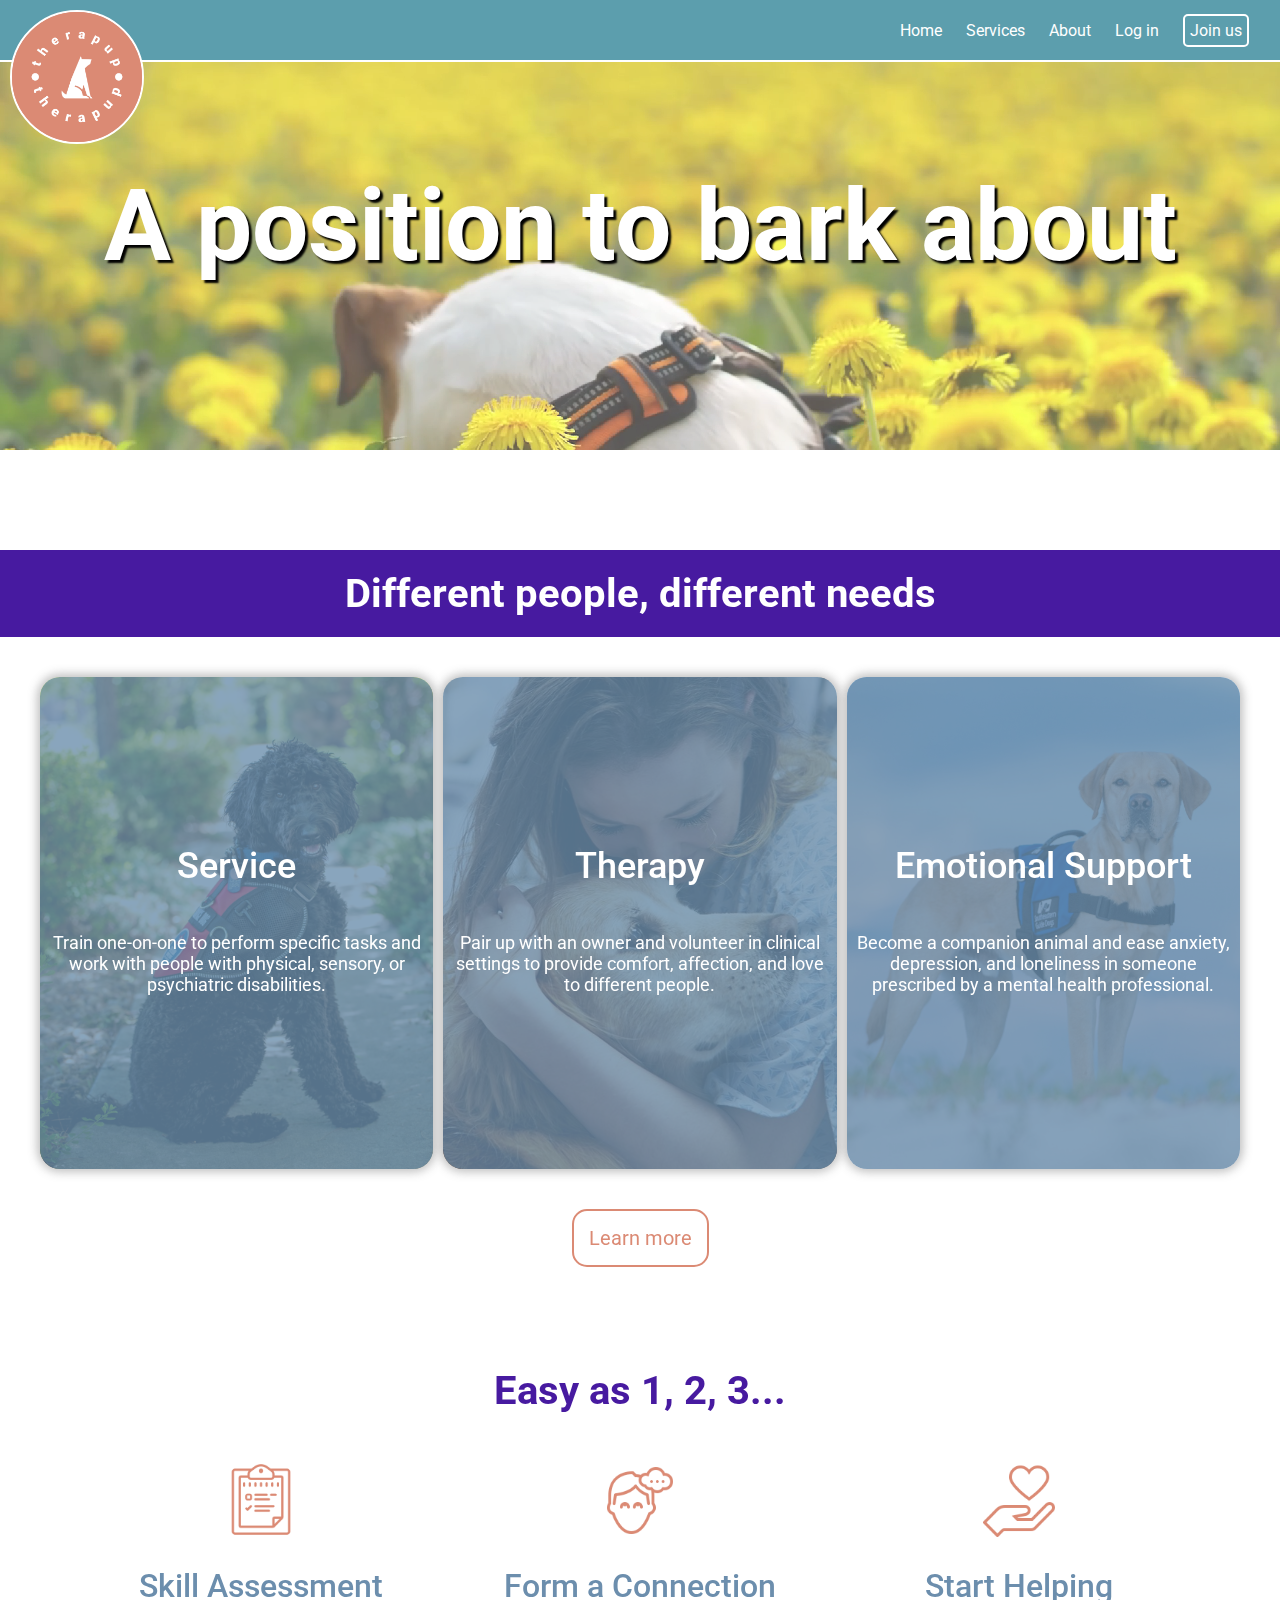
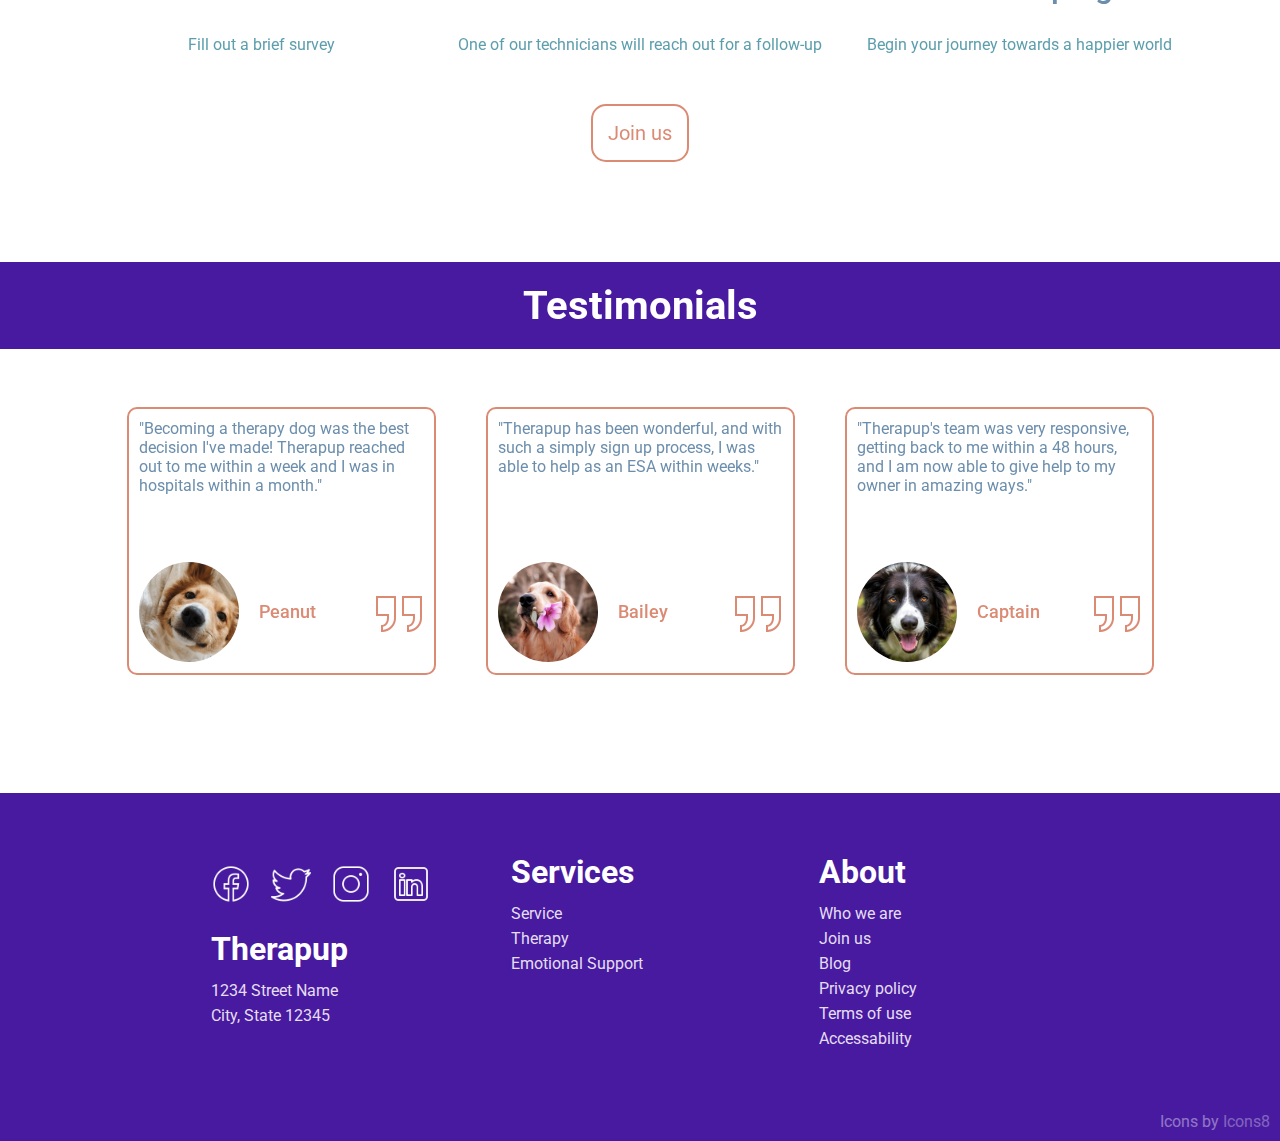
==== index.html @ 4b8c1e9c "Add files via upload" ====
<!DOCTYPE html>
<html>
    <head>
        <title>Therapup</title>

        <link rel="stylesheet" href="styles/general.css">
        <link rel="stylesheet" href="styles/header.css">
        <link rel="stylesheet" href="styles/support.css">
        <link rel="stylesheet" href="styles/video-opener.css">
        <link rel="stylesheet" href="styles/home-support.css">
        <link rel="stylesheet" href="styles/instructions.css">
        <link rel="stylesheet" href="styles/testimonials.css">
        <link rel="stylesheet" href="styles/footer.css">
        <link rel="stylesheet" href="styles/about.css">
        <link rel="stylesheet" href="styles/join.css">
        <link rel="stylesheet" href="styles/login.css">

        <link rel="preconnect" href="https://fonts.googleapis.com">
        <link rel="preconnect" href="https://fonts.gstatic.com" crossorigin>
        <link href="https://fonts.googleapis.com/css2?family=Roboto:wght@400;500;700&display=swap" rel="stylesheet">

    </head>
    
    <body>
            <div id="header">
                <div class="header-left">
                    <img class="logo-header-img" src="images/therapup-logos/png/logo-color.png">
                </div>
                <div class="header-center">

                </div>
                <div class="header-right">
                    <nav>
                        <ul>
                            <li><a href="index.html" class="link">Home</a></li>
                            <li><a href="services.html" class="link">Services</a></li>
                            <li><a href="about.html" class="link">About</a></li>
                            <li><a href="login.html" class="link">Log in</a></li>
                            <li><a href="join.html" class="link"><p class=" join-header">Join us</p></a></li>
                        </ul>
                    </nav>
                </div>
            </div>

            <div id="video-opener">
                <div class="video-container">
                    <video autoplay loop muted>
                        <source src="images/dog-in-field.mp4" type="video/mp4">
                    </video>
                    <div class="video-text">
                        <h1>A position to bark about</h1></div>           
                </div>
            </div>

            <div id="home-support">
                <div class="home-support-title">
                    <h1>Different people, different needs</h1>
                </div>
                <div class="support-grid">
                    <a href="services.html">
                        <div class="support-item">
                            <img src="images/service-dog.jpg">
                            <div class="support-info">
                                <h1>Service</h1>
                                <p>Train one-on-one to perform specific tasks and work with people with physical, sensory, or psychiatric disabilities.</p>
                            </div>
                        </div>                        
                    </a>
                    <a href="services.html">
                        <div class="support-item">
                            <img src="images/therapy-dog.jpg">
                            <div class="support-info">
                                <h1>Therapy</h1>
                                <p>Pair up with an owner and volunteer in clinical settings to provide comfort, affection, and love to different people.</p>
                            </div>
                        </div>                        
                    </a>
                    <a href="services.html">
                        <div class="support-item">
                            <img src="images/esa-dog.jpg">
                            <div class="support-info">
                                <h1>Emotional Support</h1>
                                <p>Become a companion animal and ease anxiety, depression, and loneliness in someone prescribed by a mental health professional.</p>
                            </div>
                        </div>                        
                    </a>
                </div>
                <a href="services.html">
                    <button class="support-button">Learn more</button>
                </a>
            </div>

            <div id="instructions">
                <h1 class="subtitle">Easy as 1, 2, 3...</h1>
                <div class="instructions-grid">
                    <div class="grid-item">
                        <img src="images/icons/icon-survey.png"></img> 
                        <h1>Skill Assessment</h1>
                        <p>Fill out a brief survey</p>                      
                    </div>
                    <div class="grid-item">
                        <img src="images/icons/icon-person.png"></img> 
                        <h1>Form a Connection</h1>
                        <p>One of our technicians will reach out for a follow-up</p>                        
                    </div>
                    <div class="grid-item">
                        <img src="images/icons/icon-help.png"></img> 
                        <h1>Start Helping</h1>
                        <p>Begin your journey towards a happier world</p>                        
                    </div>
                </div>
                <a href="join.html">
                    <button class="join-button">Join us</button>
                </a>                
            </div>

            <div id="testimonials">
                <h1 class="testimonials-title">Testimonials</h1>
                <div class="testimonials-grid">
                    <div class="grid-column">
                        <div class="grid-top">
                            <p>"Becoming a therapy dog was the best decision I've made! Therapup reached out to me within a week and I was in hospitals within a month."</p>
                        </div>
                        <div class="grid-bottom">
                            <img class="profile-pic" src="images/headshot1.jpg">
                            <p>Peanut</p>
                            <img class="icon-quote" src="images/icons/icon-quote.png">
                        </div>
                    </div>
                    <div class="grid-column">
                        <div class="grid-top">
                            <p>"Therapup has been wonderful, and with such a simply sign up process, I was able to help as an ESA within weeks."</p>
                        </div>
                        <div class="grid-bottom">
                            <img class="profile-pic" src="images/headshot2.jpg">
                            <p>Bailey</p>
                            <img class="icon-quote" src="images/icons/icon-quote.png">
                        </div>
                    </div>
                    <div class="grid-column">
                        <div class="grid-top">
                            <p>"Therapup's team was very responsive, getting back to me within a 48 hours, and I am now able to give help to my owner in amazing ways."</p>
                        </div>
                        <div class="grid-bottom">
                            <img class="profile-pic" src="images/headshot3.jpg">
                            <p>Captain</p>
                            <img class="icon-quote" src="images/icons/icon-quote.png">
                        </div>
                    </div>                    
                </div>
            </div>

            <div id="footer">
                <div class="footer-grid">
                    <div class="social">
                        <div class="social-top">
                            <img class="footer-icon" src="images/icons/icon-facebook.png">
                            <img class="footer-icon" src="images/icons/icon-twitter.png">
                            <img class="footer-icon" src="images/icons/icon-instagram.png">
                            <img class="footer-icon" src="images/icons/icon-linkedin.png">
                        </div>
                        <div class="social-bottom">
                            <h1>Therapup</h1>
                            <p>1234 Street Name</p>
                            <p>City, State 12345</p>
                        </div>
                    </div>
                    <div class="services">
                        <h1>Services</h1>
                        <a href="services.html"><p>Service</p></a>
                        <a href="services.html"><p>Therapy</p></a>
                        <a href="services.html"><p>Emotional Support</p></a>
                    </div>
                    <div class="about">
                        <h1>About</h1>
                        <a href="about.html"><p>Who we are</p></a>
                        <a href="join.html"><p>Join us</p></a>
                        <p>Blog</p>
                        <p>Privacy policy</p>
                        <p>Terms of use</p>
                        <p>Accessability</p>
                    </div>                    
                </div>
                <p class="copyright">Icons by <a target="_blank" href="https://icons8.com">Icons8</a></p>

            </div>
    </body>
</html>
---- styles/general.css ----
body {
    margin: 0;
    background-color: #ffffff;
}

* {
    font-family: Roboto, Arial;
    margin: 0;
    padding: 0;
}

#padder {
    margin: 100px 0;
}
---- styles/header.css ----
#header {
    display: flex;  
    flex-direction: row;
    justify-content: space-between;
    height: 60px;

    position: fixed;
    top: 0;
    left: 0;
    right: 0;

    z-index: 2;    
    background-color: #5C9EAD;
    color: white;
    border-bottom: 2px solid white;
}

.header-left {
    flex: 1;
    position: relative;
}

.logo-header-img {
    width: 130px;
    border-radius: 50%;
    position: absolute;
    top: 10px;
    left: 10px;
    background: #DB8A74;
    border-style: solid;
    border-color: white;
    border-width: 2px;
}

.header-center {
    display: flex;
    flex: 2;
    align-items: center;
    justify-content: center;
}

.header-right {
    display: flex;
    flex: 2;
    align-items: center;
    justify-content: right;
    padding: 10px;
}

.header-right a {
    text-decoration: none;
    color: white;
}

nav {
    display: flex;
    min-width: 380px;
    flex-direction: row;
    justify-content: space-between;
    align-items: center;
}

nav ul li {
    display: inline-block;
    padding: 5px 10px;
    list-style: none;
}

.join-header {
    border: 2px solid white;
    padding: 5px;
    border-radius: 5px;
    transition: color, background-color, .3s;
}

.join-header:hover {
    color: #5C9EAD;
    background-color: white;
}
---- styles/support.css ----
#support {
    display: flex;
    flex-direction: column;
    justify-content: space-between;
    align-items: center;
    position: relative;
    top: 0;
    bottom: 0;
    left: 0;
    right: 0;
    margin-top: 200px;
}

.graphic-header {
    display: flex;
    flex-direction: column;
    justify-content: space-between;
    align-items: center;
    position: relative;
    left: 0;
    right: 0;
    width: 100%;
}

.heading {
    display: grid;
    grid-template-rows: auto auto;
    text-align: center;
    padding: 10px 0;
    margin-bottom: 30px;
    width: 100%;
}

.opening-header {
    color: white;
    background-color: #471AA0;
    padding: 10px;
    margin-bottom: 50px;
    font-size: 20px;
}

.opening-text {
    color: #6C8EAD;
}

/* Left side */
.support-left {
    flex: 1;
    display: flex;
    flex-direction: column;
    justify-content: center;
    height: 100%;
    padding: 10px;
}

/* Right side */
.support-right {
    flex: 1;
    display: flex;
    flex-direction: column;
    justify-content: center;
    height: 100%;
    padding: 10px;
}

.support-graphic {
    display: grid;
    grid-template-rows: auto auto;
    padding: 15px;
    row-gap: 10px;

    border-style: solid;
    border-width: 1px;
    border-color: rgb(255, 235, 235);
    border-radius: 10px;

    z-index: 1;
}

.support-graphic p {
    font-size: 16px;
    font-weight: 500;
}

.graphic-container {
    display: grid;
    grid-template-columns: 1fr 1fr;
}

/* Graphic left side */
.support-graphic-left {
    flex: 1;
    flex-shrink: 0;
    height: 553.4px;
    display: flex;
    flex-direction: column;
    justify-content: space-between;
}

.support-reqs {
    flex: 1;
    flex-shrink: 0;
    display: flex;
    flex-direction: column;
    justify-content: center;
    min-width: 270px;
}

.support-reqs-row {
    flex: 1;
    flex-shrink: 0;
    background-color: #DB8A74;
    color: white;
    display: inline-block; 
    padding: 8px;
    margin: 10px 0;
    border-radius: 0 0 0 15px;
}

.title-container {
    display: grid;
    grid-template-columns: 1fr 1fr;
}

.support-title {
    display: flex;
    align-items: center;
    text-align: center;
}

/* Graphic right side */
.support-graphic-right {
    flex: 1;
    flex-shrink: 0;
    display: flex;
    flex-direction: column;
    justify-content: space-between;
}

.support-check {
    flex: 1;
    display: flex;
    flex-direction: row;
    justify-content: space-between;
}

.check-column {
    display: flex;
    flex-direction: column;
    justify-content: space-around;
    align-items: center;

    background-color: white;
    border-radius: 10px;
}

.check-x {
    display: block;

    width: 50px;
    margin: 10px;
    padding: 5px;
    border-radius: 50%;
    background-color: white;
}

.service {
    flex: 1;

    background-color: rgb(23, 0, 195);
}

.therapy {
    flex: 1;

    background-color: rgb(170, 160, 245);
}

.emotional-support {
    flex: 1;

    background-color: rgb(255, 17, 17);
}
---- styles/video-opener.css ----
#video-opener {
    display: flex;
    flex-direction: column;
    justify-content: center;
    align-items: center;
    height: 50vh;

    margin-bottom: 100px;
    position: relative;
    left: 0;
    right: 0;
}

.video-container {
    display: flex;
    flex-direction: column;
    justify-content: center;
    position: absolute;
    top: 0;
    left: 0;
    right: 0;
    height: 100%;
}

.video-container video {
    position: absolute;
    left: 0;
    top: 0;
    width: 100%;
    height: 100%;
    object-fit: cover;
    opacity: 0.7;
    z-index: -1;
}

.video-text {
    display: inline-block;
    text-align: center;
    font-size: 50px;
    color: white;
    text-shadow: 3px 3px 2px black;
    z-index: 1;
}

@media (min-aspect-ratio: 16/9) {
    #video-opener {
        height: 100vh;
    }
}

@media (max-aspect-ratio: 16/9) {
    #video-opener {
        height: 50vh;
    }
}
---- styles/home-support.css ----
#home-support {
    display: flex;
    flex-direction: column;
    justify-content: center;
    align-items: center;
    position: relative;
    left: 0;
    right: 0;
    margin-bottom: 100px;
}

.home-support-title {
    width: 100%;
    background-color: #471AA0;
    color: white;
    font-size: 20px;
    text-align: center;
    padding: 20px 0;
}

.support-grid {
    display: grid;
    grid-template-columns: 1fr 1fr 1fr;
    row-gap: 30px;
    column-gap: 10px;
    justify-content: center;
    align-items: center;
    text-align: center;
    padding: 40px;
}

.support-item {
    border-radius: 20px;
    position: relative;
    overflow: hidden;
    display: flex;
    justify-content: center;
    transition: cursor, 0s;
    box-shadow: 0 0 10px 3px rgba(91, 91, 91, 0.384);
}

.support-item img {
    width: 100%;
    object-fit: cover;
    border-radius: 10px;
    display: block;
    transition: transform 0.5s, opacity 0.4s;
}

.support-item:hover img {
    transform: scale(1.1);
    opacity: 0.7;
}

.support-item:hover {
    cursor: pointer;
}

.support-info {
    display: flex;
    align-items: center;
    justify-content: center;
    flex-direction: column;
    padding: 0 40px;
    width: 100%;
    height: 0%;
    background: rgbA(108, 142, 173, 0.8);
    color: white;
    border-radius: 10px;
    position: absolute;
    bottom: 0;
    overflow: hidden;
    text-align: center;
    font-size: 18px;
    transition: height 0.5s;
}

.support-item h1 {
    font-weight: 500;
    margin-bottom: 40px;
}

.support-item p {
    margin: 5px;
}

.support-item:hover .support-info {
    height: 100%;
}

.support-button {
    display: inline-block;
    text-align: center;
    padding: 15px;
    font-size: 20px;
    background-color: white;
    border-style: solid;
    border-width: 2px;
    border-radius: 15px;
    border-color: #DB8A74;
    color: #DB8A74;
    transition: color 0.3s, border-color 0.3s, background-color 0.3s, cursor 0s;
}

.support-button:hover {
    color: white;
    border-color: #DB8A74;
    background-color: #DB8A74;
    cursor: pointer;
}

@media (max-aspect-ratio: 16/9) {
    .support-info {
        height: 100%;
    }
}
---- styles/instructions.css ----
#instructions {
    display: flex;
    flex-direction: column;
    justify-content: center;
    align-items: center;
    position: relative;
    left: 0;
    right: 0;
    margin-bottom: 100px;
}

.subtitle {
    color: #471AA0;
    text-align: center;
    font-size: 40px;
}

.instructions-underline {
    width: 300px;
    height: 5px;
    background-color: #471AA0;
    margin: 26px auto;
}

.instructions-grid {
    display: grid;
    grid-template-columns: 1fr 1fr 1fr;
    row-gap: 30px;
    column-gap: 15px;
    justify-content: center;
    align-items: center;
    padding: 50px 0;
}

.instructions-grid img {
    width: 20%;
}

.grid-item {
    display: flex;
    flex-direction: column;
    justify-content: center;
    align-items: center;
    text-align: center;
    color: #5C9EAD;
}

.grid-item h1 {
    padding: 30px 0;
    color: #6C8EAD;
    font-weight: 500;
}

.join-button {
    display: inline-block;
    text-align: center;
    padding: 15px;
    font-size: 20px;
    background-color: white;
    border-style: solid;
    border-width: 2px;
    border-radius: 15px;
    border-color: #DB8A74;
    color: #DB8A74;
    transition: color 0.3s, border-color 0.3s, background-color 0.3s, cursor 0s;
}

.join-button:hover {
    color: white;
    border-color: #DB8A74;
    background-color: #DB8A74;
    cursor: pointer;
}
---- styles/testimonials.css ----
#testimonials {
    display: flex;
    flex-direction: column;
    justify-content: center;
    align-items: center;
    position: relative;
    left: 0;
    right: 0;
    margin-bottom: 100px;
}

.testimonials-title {
    width: 100%;
    background-color: #471AA0;
    color: white;
    text-align: center;
    font-size: 40px;
    padding: 20px 0;
    margin-bottom: 40px;
}

.testimonials-grid {
    display: grid;
    grid-template-columns: 1fr 1fr 1fr;
    color: #6C8EAD;
    column-gap: 50px;
    justify-content: center;
    align-items: center;
    padding: 20px;
}

.grid-column {
    display: grid;
    grid-template-rows: 1fr 1fr;
    row-gap: 20px;
    border: 2px solid #DB8A74;
    border-radius: 10px;
    height: 100%;
    width: 100%;
    max-width: 305px;
}

.grid-top {
    padding: 10px;
}

.grid-bottom {
    display: flex;
    flex-direction: row;
    justify-content: space-between;
    align-items: center;
    padding: 10px;
}

.profile-pic {
    height: 100px;
    width: 100px;
    border-radius: 50px;
    object-fit: cover;
}

.grid-bottom p {
    flex: 2;
    padding: 10px 20px;
    font-size: 18px;
    font-weight: 500;
    color: #DB8A74;
}

.icon-quote {
    height: 50px;
}
---- styles/footer.css ----
#footer {
    display: flex;
    flex-direction: column;
    justify-content: space-between;
    align-items: center;

    width: 100%;
    padding-top: 50px; 
    padding-bottom: 80px;
    margin-top: 50px;
    position: relative;
    left: 0;
    bottom: 0;
    background-color: #471AA0;
    color: white;
}

.footer-grid {
    display: grid;
    grid-template-columns: 1fr 1fr 1fr;
    justify-content: space-between;
    align-items: top;
    column-gap: 30px;
    width: 70%;
    transition: cursor 0s;
}

.footer-grid p {
    display: inline-block;
}

.footer-grid p:hover {
    cursor: pointer;
}

.footer-grid h1 {
    margin-bottom: 10px;
}

.social {
    display: grid;
    grid-template-rows: auto auto;
    row-gap: 15px;
    justify-content: center;
    padding: 10px;
}

.social-top {
    display: flex;
    flex-direction: row;
    justify-content: space-between;
    align-items: center;
}

.social-top img {
    width: 40px;
    transition: cursor 0s;
    margin-right: 20px;
}

.social-top img:hover {
    cursor: pointer;
}

.social-bottom {
    display: flex;
    flex-direction: column;
    justify-content: top;
}

.social-bottom p {
    padding: 3px 0;
    color: #e5def3;
}

.services {
    display: flex;
    flex-direction: column;
    justify-content: top;
    padding: 10px;
}

.services p {
    padding: 3px 0;
    color: #e5def3;
}

.about {
    display: flex;
    flex-direction: column;
    justify-content: top;
    padding: 10px;
}

.about p {
    padding: 3px 0;
    color: #e5def3;
}

.copyright {
    display: block;
    align-items: center;
    position: absolute;
    right: 10px;
    bottom: 10px;
    color: white;
    opacity: 0.4;
}

.copyright a {
    color: white;
    text-decoration: none;
    opacity: 0.8;
}
---- styles/about.css ----
#about {
    display: flex;
    flex-direction: column;
    justify-content: space-between;
    align-items: center;
    position: relative;
    top: 0;
    bottom: 0;
    left: 0;
    right: 0;
    margin-top: 200px;
}

.about-grid {
    display: grid;
    grid-template-columns: 2fr 1fr;
    justify-content: space-between;
    position: relative;
    left: 0;
    right: 0;
    top: 0;
    width: 100%;
    background-color: #5C9EAD;
    color: white;
    margin-bottom: 100px;
}

.about-dogs {
    display: flex;
    flex-direction: row;
    justify-content: center;
    align-items: center;
    height: 60vh;
}

.about-dogs img {
    position: absolute;
    top: 0;
    object-position: right;
    width: 400px;
    height: 400px;
    border-radius: 50%;
    object-fit: cover;
    margin: 20px;
}

.who-text h1 {
    color: #471AA0;
    font-size: 40px;
}

.meet-text {
    display: flex;
    flex-direction: column;
    justify-content: center;
    align-items: left;
}

.meet-text h1 {
    font-size: 70px;
}

.meet-text p {
    font-size: 20px;
}

.about-bottom {
    display: flex;
    flex-direction: column;
    justify-content: center;
    align-items: left;
    text-align: center;
    padding: 30px 100px;
    color: #5C9EAD;
}

.about-bottom p {
    margin-bottom: 15px;
    font-size: 18px;
}
---- styles/join.css ----
#join {
    display: flex;
    flex-direction: column;
    justify-content: space-between;
    align-items: center;
    position: relative;
    top: 0;
    bottom: 0;
    left: 0;
    right: 0;
    margin-top: 200px;
}

.join-title {
    display: flex;
    flex-direction: column;
    text-align: center;
    margin-bottom: 60px;
    color: #5C9EAD;
    font-size: 16px;
}

.join-title h1 {
    font-size: 40px;
    color: #471AA0;
    margin: 10px;
}

.join-grid {
    display: grid;
    grid-template-rows: auto auto auto;
    border-radius: 10px;
    background-color: #5c9ead;
    color: white;
    padding: 20px;
    row-gap: 15px;
}

.join-top {
    display: grid;
    grid-template-rows: 1fr 1fr 1fr 1fr 1fr;
    row-gap: 10px;
    padding: 10px;
    border: 2px solid white;
    border-radius: 5px;
}

.join-row {
    display: grid;
    grid-template-columns: 1fr 1fr;
    column-gap: 15%;
    align-items: center;
    padding: 0 20px;
}

.join-row select {
    width: 50%;
    margin: 20px 0;
    padding: 5px;
    border: 2px solid white;
    border-radius: 5px;
}

.join-right {
    display: flex;
    justify-content: end;
}

.join-middle {
    display: grid;
    grid-template-columns: 1fr 1fr 1fr;
    align-items: center;
    border: 2px solid white;
    border-radius: 5px;
    padding: 20px;
}

.join-middle p {
    margin: 5px 0;
}

.join-middle input {
    padding: 5px;
    width: 50%;
    border: 2px solid white;
    border-radius: 5px;
    margin: 5px 0;
}

.middle-mid {
    display: flex;
    flex-direction: column;
    justify-content: center;
    align-items: center;
}

.middle-mid p {
    margin-right: 67.07px;
}

.middle-right {
    display: flex;
    flex-direction: column;
    justify-content: center;
    align-items: end;
}

.middle-right p {
    margin-right: 134.27px;
}

.join-bottom {
    display: flex;
    flex-direction: row;
    justify-content: center;
}

.join-bottom button {
    font-size: 16px;
    padding: 10px;
    background-color: #5c9ead;
    color: white;
    border: 2px solid white;
    border-radius: 10px;
    transition: color, 0.3s;
}

.join-bottom button:hover {
    color: #5C9EAD;
    background-color: white;
    cursor: pointer;
}

.join-why {
    margin: 20px;
    color: #5C9EAD;
}

.join-why a {
    color: #5C9EAD;
}
---- styles/login.css ----
#login {
    display: flex;
    flex-direction: column;
    justify-content: space-between;
    align-items: center;
    position: relative;
    top: 0;
    bottom: 0;
    left: 0;
    right: 0;
    margin: 200px 0;
}

.login-grid {
    display: grid;
    grid-template-rows: repeat(auto, 8);
    align-items: center;
    padding: 20px;
    border: 2px solid white;
    border-radius: 10px;
    box-shadow: 0 0 5px 2px rgba(91, 91, 91, 0.141);
    row-gap: 10px;
    margin-bottom: 20px;
}

.login-grid h1 {
    font-size: 40px;
    color: #471AA0;
}

.login-grid p {
    font-size: 16px;
    color: #471AA0;
    margin-bottom: 15px;
}

.login-grid input {
    padding: 10px;
    border-radius: 5px;
    border: 1px solid black;
    font-size: 16px;
}

.password {
    display: flex;
    align-items: center;
    margin-top: 15px;
}

.password input {
    flex: 2;
}

.password button {
    margin-left: 10px;
    background-color: white;
    color: #5C9EAD;
    border-radius: 5px;
    border: 1px solid white;
    cursor: pointer;
}

.forgot {
    color: #5C9EAD;
    cursor: pointer;
    margin-top: 15px;
}

.login-button-container {
    display: flex;
    text-decoration: none;
}

.login-button {
    width: 100%;
    padding: 15px;
    border: 2px solid #5C9EAD;
    border-radius: 10px;
    font-size: 16px;
    background-color: white;
    color: #5C9EAD;
    transition: color, background-color, 0.3s;
    cursor: pointer;
}

.login-button:hover {
    color: white;
   background-color: #5C9EAD;
}

.or-section {
    display: grid;
    grid-template-columns: 2fr 1fr 2fr;
    align-items: center;
    margin-top: 40px;
}

.or-text {
    text-align: center;
    color: #471AA0;
}

.login-bar {
    height: 2px;
    background-color: #471AA0;
}

.logo-section {
    display: flex;
    align-items: center;
    justify-content: center;
}

.logo-section img {
    height: 40px;
    margin: 30px 20px 10px 20px;
    cursor: pointer;
}

.login-new {
    color: #5C9EAD;
}

.login-new a {
    text-decoration: none;
}
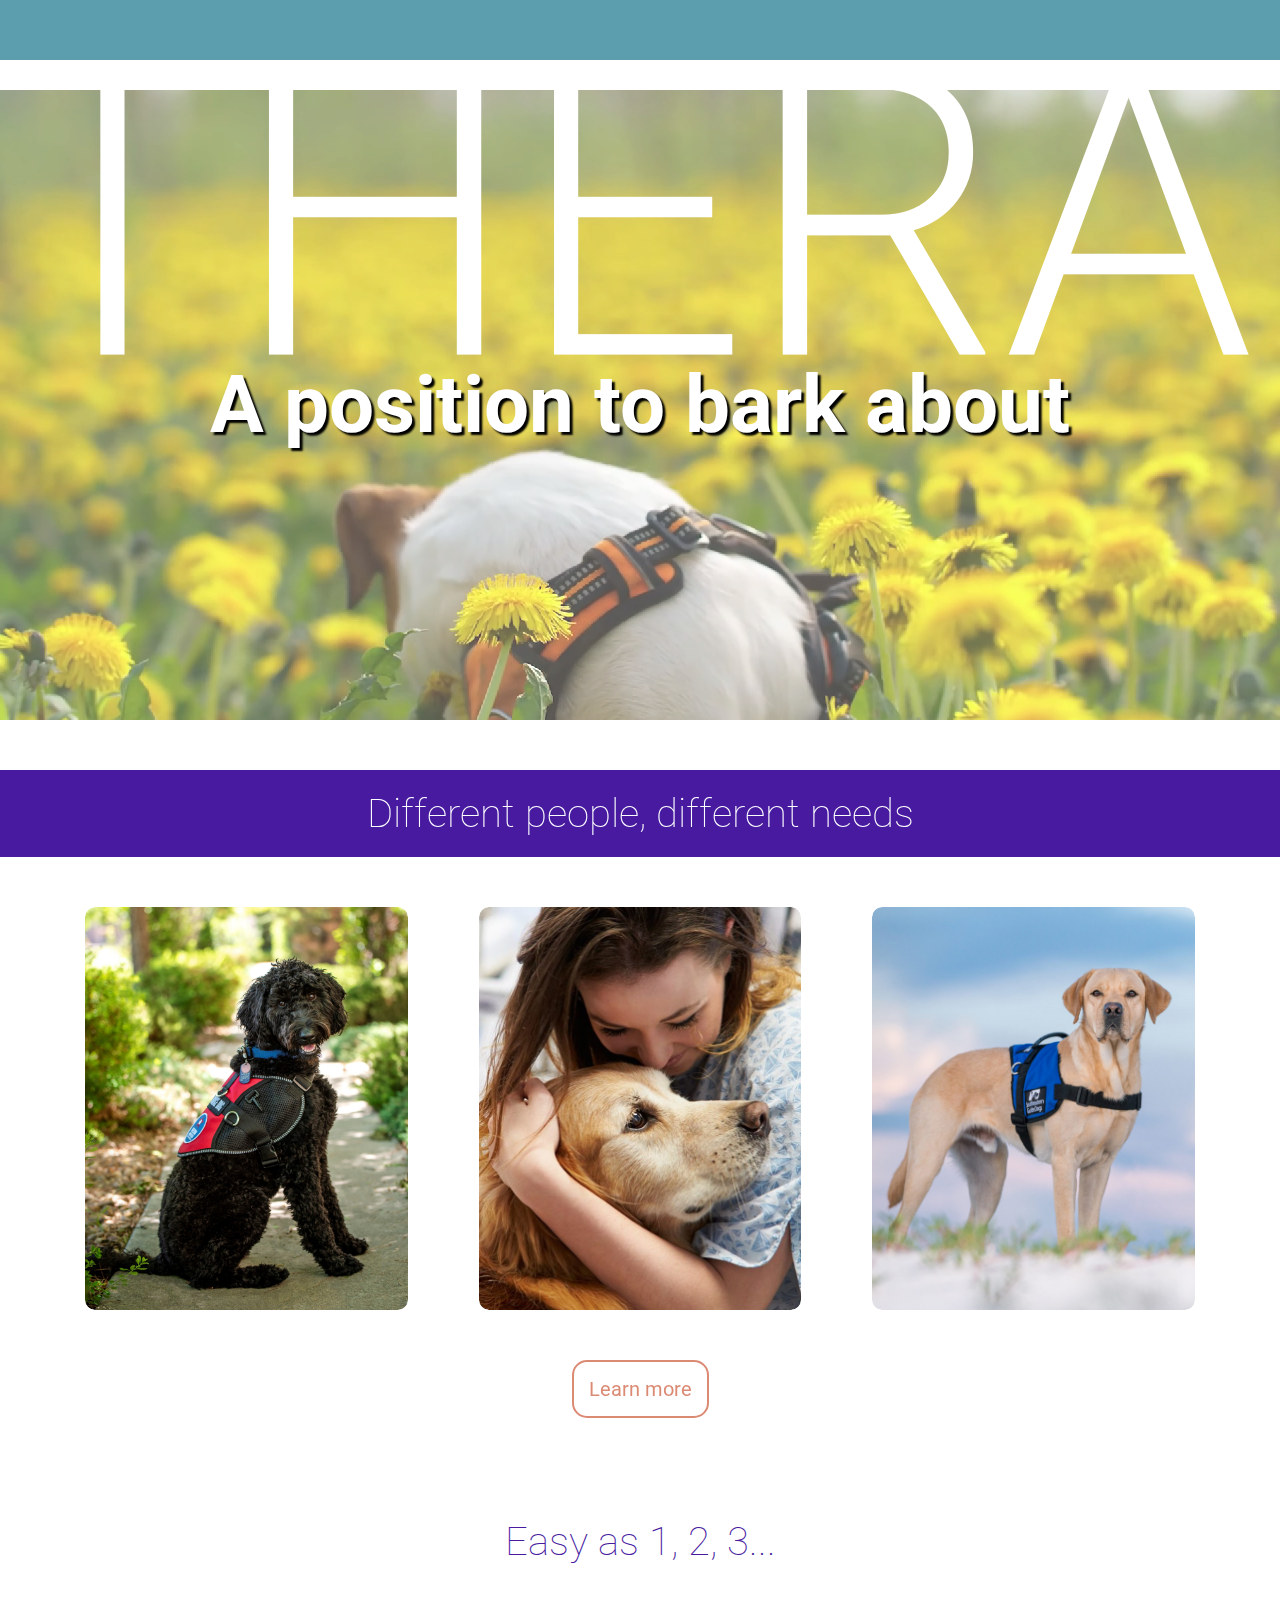
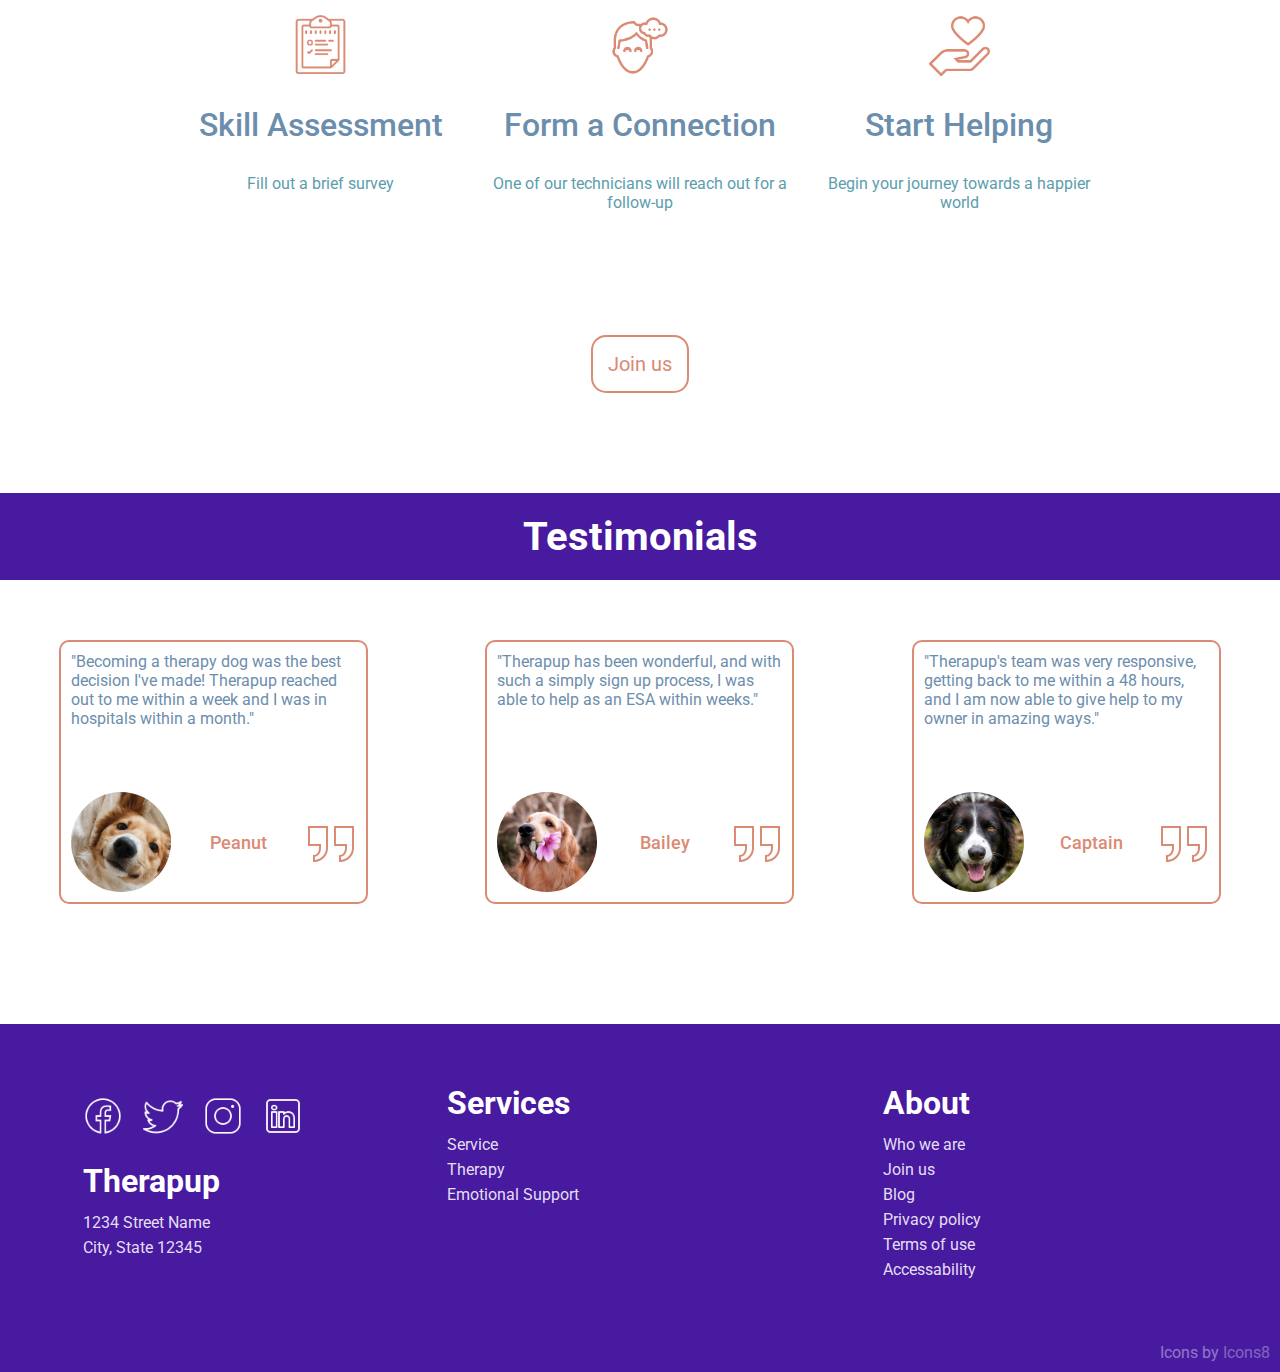
==== commit 37ab4e68: "Updated html and css files to account for responsive design" ====
--- a/index.html
+++ b/index.html
@@ -2,6 +2,8 @@
 <html>
     <head>
         <title>Therapup</title>
+
+        <meta name="viewport" content="width=device-width, initial-scale=1.0">
 
         <link rel="stylesheet" href="styles/general.css">
         <link rel="stylesheet" href="styles/header.css">
@@ -23,23 +25,22 @@
     
     <body>
             <div id="header">
-                <div class="header-left">
-                    <img class="logo-header-img" src="images/therapup-logos/png/logo-color.png">
-                </div>
-                <div class="header-center">
-
-                </div>
-                <div class="header-right">
-                    <nav>
-                        <ul>
-                            <li><a href="index.html" class="link">Home</a></li>
-                            <li><a href="services.html" class="link">Services</a></li>
-                            <li><a href="about.html" class="link">About</a></li>
-                            <li><a href="login.html" class="link">Log in</a></li>
-                            <li><a href="join.html" class="link"><p class=" join-header">Join us</p></a></li>
-                        </ul>
-                    </nav>
-                </div>
+                <nav>
+                    <a href="index.html" class="logo-container">
+                        <img class="header-logo" src="images/therapup-logos/png/logo-white-long.png">
+                    </a>
+                    <input type="checkbox" id="check">
+                    <label for="check" class="ham-container">
+                        <img class="hamburger" src="images/icons/icon-menu.png">
+                    </label>
+                    <ul>
+                        <li><a href="index.html">Home</a></li>
+                        <li><a href="services.html">Services</a></li>
+                        <li><a href="about.html">About</a></li>
+                        <li><a href="login.html">Log in</a></li>
+                        <li><a href="join.html" class="join-header">Join us</a></li>
+                    </ul>
+                </nav>
             </div>
 
             <div id="video-opener">
@@ -57,32 +58,26 @@
                     <h1>Different people, different needs</h1>
                 </div>
                 <div class="support-grid">
-                    <a href="services.html">
-                        <div class="support-item">
+                    <a href="services.html" class="support-item">
                             <img src="images/service-dog.jpg">
-                            <div class="support-info">
-                                <h1>Service</h1>
-                                <p>Train one-on-one to perform specific tasks and work with people with physical, sensory, or psychiatric disabilities.</p>
-                            </div>
-                        </div>                        
-                    </a>
-                    <a href="services.html">
-                        <div class="support-item">
-                            <img src="images/therapy-dog.jpg">
-                            <div class="support-info">
-                                <h1>Therapy</h1>
-                                <p>Pair up with an owner and volunteer in clinical settings to provide comfort, affection, and love to different people.</p>
-                            </div>
-                        </div>                        
-                    </a>
-                    <a href="services.html">
-                        <div class="support-item">
-                            <img src="images/esa-dog.jpg">
-                            <div class="support-info">
-                                <h1>Emotional Support</h1>
-                                <p>Become a companion animal and ease anxiety, depression, and loneliness in someone prescribed by a mental health professional.</p>
-                            </div>
-                        </div>                        
+                        <div class="support-info">
+                            <h1>Service</h1>
+                            <p>Train one-on-one to perform specific tasks and work with people with physical, sensory, or psychiatric disabilities.</p>
+                        </div>                   
+                    </a>
+                    <a href="services.html" class="support-item">
+                        <img src="images/therapy-dog.jpg">
+                        <div class="support-info">
+                            <h1>Therapy</h1>
+                            <p>Pair up with an owner and volunteer in clinical settings to provide comfort, affection, and love to different people.</p>
+                        </div>                    
+                    </a>
+                    <a href="services.html" class="support-item">
+                        <img src="images/esa-dog.jpg">
+                        <div class="support-info">
+                            <h1>Emotional Support</h1>
+                            <p>Become a companion animal and ease anxiety, depression, and loneliness in someone prescribed by a mental health professional.</p>
+                        </div>                    
                     </a>
                 </div>
                 <a href="services.html">
@@ -181,8 +176,28 @@
                         <p>Accessability</p>
                     </div>                    
                 </div>
+                <div class="mobile-footer">
+                    <div class="mobile-socials">
+                        <img class="footer-icon" src="images/icons/icon-facebook.png">
+                        <img class="footer-icon" src="images/icons/icon-twitter.png">
+                        <img class="footer-icon" src="images/icons/icon-instagram.png">
+                        <img class="footer-icon" src="images/icons/icon-linkedin.png">
+                    </div>
+                    <h1>Services</h1>
+                    <a href="services.html">Service</a>
+                    <a href="services.html">Therapy</a>
+                    <a href="services.html">Emotional Support</a>
+                    <h1>About</h1>
+                    <a href="about.html">Who we are</a>
+                    <a href="join.html">Join us</a>
+                    <p>Blog</p>
+                    <p>Privacy policy</p>
+                    <p>Terms of use</p>
+                    <p>Accessability</p>
+                </div>
                 <p class="copyright">Icons by <a target="_blank" href="https://icons8.com">Icons8</a></p>
 
             </div>
+
     </body>
 </html>--- a/styles/general.css
+++ b/styles/general.css
@@ -1,14 +1,11 @@
 body {
     margin: 0;
     background-color: #ffffff;
+    height: 100vh;
 }
 
 * {
     font-family: Roboto, Arial;
     margin: 0;
     padding: 0;
-}
-
-#padder {
-    margin: 100px 0;
 }--- a/styles/header.css
+++ b/styles/header.css
@@ -6,8 +6,7 @@
 
     position: fixed;
     top: 0;
-    left: 0;
-    right: 0;
+    width: 100%;
 
     z-index: 2;    
     background-color: #5C9EAD;
@@ -18,18 +17,21 @@
 .header-left {
     flex: 1;
     position: relative;
+    display: flex;
+    align-items: center;
+    justify-content: left;
 }
 
 .logo-header-img {
-    width: 130px;
-    border-radius: 50%;
     position: absolute;
     top: 10px;
-    left: 10px;
+    margin-left: 10px;
+    height: 200%;
     background: #DB8A74;
     border-style: solid;
     border-color: white;
     border-width: 2px;
+    border-radius: 50%;
 }
 
 .header-center {
@@ -76,4 +78,26 @@
 .join-header:hover {
     color: #5C9EAD;
     background-color: white;
+}
+
+@media only screen and (max-width: 750px) {
+    #header {
+        height: 15vh;
+    }
+
+    .logo-header-img {
+        position: relative;
+        top: 0;
+        height: auto;
+        max-height: 90%;
+        object-fit: fill;
+    }
+
+    nav {
+        display: flex;
+        min-width: 80px;
+        flex-direction: row;
+        justify-content: space-between;
+        align-items: center;
+    }
 }--- a/styles/support.css
+++ b/styles/support.css
@@ -1,33 +1,20 @@
 #support {
     display: flex;
     flex-direction: column;
-    justify-content: space-between;
+    justify-content: start;
     align-items: center;
     position: relative;
-    top: 0;
-    bottom: 0;
-    left: 0;
-    right: 0;
-    margin-top: 200px;
-}
-
-.graphic-header {
-    display: flex;
-    flex-direction: column;
-    justify-content: space-between;
-    align-items: center;
-    position: relative;
-    left: 0;
-    right: 0;
+    top: 10vh;
+    height: 130vh;
     width: 100%;
 }
 
 .heading {
     display: grid;
     grid-template-rows: auto auto;
+    align-items: center;
     text-align: center;
-    padding: 10px 0;
-    margin-bottom: 30px;
+    margin: 30px 0;
     width: 100%;
 }
 
@@ -41,104 +28,56 @@
 
 .opening-text {
     color: #6C8EAD;
+    padding: 5px;
 }
 
-/* Left side */
-.support-left {
-    flex: 1;
-    display: flex;
-    flex-direction: column;
-    justify-content: center;
-    height: 100%;
-    padding: 10px;
+.graphic {
+    flex: 3;
+    display: grid; 
+    grid-template-rows: auto 1fr;
+    width: 100%;
+    margin-bottom: 15vh;
 }
 
-/* Right side */
-.support-right {
-    flex: 1;
-    display: flex;
-    flex-direction: column;
-    justify-content: center;
-    height: 100%;
-    padding: 10px;
+.title-container {
+    display: grid;
+    grid-template-columns: 1fr 1fr;
+    padding: 0 20px;
 }
 
-.support-graphic {
-    display: grid;
-    grid-template-rows: auto auto;
-    padding: 15px;
-    row-gap: 10px;
-
-    border-style: solid;
-    border-width: 1px;
-    border-color: rgb(255, 235, 235);
-    border-radius: 10px;
-
-    z-index: 1;
-}
-
-.support-graphic p {
-    font-size: 16px;
-    font-weight: 500;
+.support-title {
+    display: flex;
+    text-align: center;
+    align-items: center;
+    padding: 5px;
 }
 
 .graphic-container {
     display: grid;
     grid-template-columns: 1fr 1fr;
+    padding: 0 20px;
 }
 
-/* Graphic left side */
+/* Left side */
 .support-graphic-left {
-    flex: 1;
-    flex-shrink: 0;
-    height: 553.4px;
     display: flex;
     flex-direction: column;
-    justify-content: space-between;
-}
-
-.support-reqs {
-    flex: 1;
-    flex-shrink: 0;
-    display: flex;
-    flex-direction: column;
-    justify-content: center;
-    min-width: 270px;
+    justify-content: space-around;
+    padding: 10px 0;
 }
 
 .support-reqs-row {
-    flex: 1;
-    flex-shrink: 0;
+    display: flex;
+    align-items: center;
+    padding: 10px;
+    min-height: 50px;
+    color: white;
     background-color: #DB8A74;
-    color: white;
-    display: inline-block; 
-    padding: 8px;
-    margin: 10px 0;
-    border-radius: 0 0 0 15px;
+    border-radius: 0 0 0 10px;
 }
 
-.title-container {
-    display: grid;
-    grid-template-columns: 1fr 1fr;
-}
-
-.support-title {
-    display: flex;
-    align-items: center;
-    text-align: center;
-}
-
-/* Graphic right side */
+/* Right side */
 .support-graphic-right {
-    flex: 1;
-    flex-shrink: 0;
-    display: flex;
-    flex-direction: column;
-    justify-content: space-between;
-}
-
-.support-check {
-    flex: 1;
     display: flex;
     flex-direction: row;
     justify-content: space-between;
@@ -147,18 +86,14 @@
 .check-column {
     display: flex;
     flex-direction: column;
+    align-items: center;
     justify-content: space-around;
-    align-items: center;
-
-    background-color: white;
     border-radius: 10px;
+    padding: 10px;
 }
 
-.check-x {
-    display: block;
-
+.check-icon {
     width: 50px;
-    margin: 10px;
     padding: 5px;
     border-radius: 50%;
     background-color: white;
@@ -182,3 +117,31 @@
     background-color: rgb(255, 17, 17);
 }
 
+@media (min-width: 700px) and (max-width: 850px) {
+    #support {
+        top: 15vh;
+    }
+}
+
+@media (max-width: 700px) {
+    #support {
+        top: 15vh;
+        height: 200vh;
+    }
+
+    .title-container {
+        font-size: 14px;
+        padding: 0 10px;
+        grid-template-columns: 1fr 2fr;
+    }
+
+    .graphic-container {
+        font-size: 14px;
+        padding: 0 10px;
+        grid-template-columns: 1fr 2fr;
+    }
+
+    .check-icon {
+        width: 30px;
+    }
+}--- a/styles/video-opener.css
+++ b/styles/video-opener.css
@@ -3,12 +3,10 @@
     flex-direction: column;
     justify-content: center;
     align-items: center;
-    height: 50vh;
-
-    margin-bottom: 100px;
     position: relative;
-    left: 0;
-    right: 0;
+    height: 80vh;
+    width: 100%;
+    margin-bottom: 50px;
 }
 
 .video-container {
@@ -16,10 +14,9 @@
     flex-direction: column;
     justify-content: center;
     position: absolute;
-    top: 0;
-    left: 0;
-    right: 0;
-    height: 100%;
+    top: 10vh;
+    width: 100%;
+    height: 70vh;
 }
 
 .video-container video {
@@ -34,22 +31,39 @@
 }
 
 .video-text {
-    display: inline-block;
+    display:block;
     text-align: center;
-    font-size: 50px;
+    font-size: 40px;
+    padding: 2px;
     color: white;
     text-shadow: 3px 3px 2px black;
     z-index: 1;
 }
 
-@media (min-aspect-ratio: 16/9) {
+@media (min-width: 700px) and (max-width: 900px) {
     #video-opener {
-        height: 100vh;
+        height: 60vh;
+    }
+
+    .video-container {
+        height: 50vh;
+    }
+
+    .video-text {
+        font-size: 30px;
     }
 }
 
-@media (max-aspect-ratio: 16/9) {
+@media (max-width: 700px) {
     #video-opener {
+        height: 60vh;
+    }
+
+    .video-container {
         height: 50vh;
     }
+
+    .video-text {
+        font-size: 20px;
+    }
 }--- a/styles/home-support.css
+++ b/styles/home-support.css
@@ -4,8 +4,7 @@
     justify-content: center;
     align-items: center;
     position: relative;
-    left: 0;
-    right: 0;
+    width: 100%;
     margin-bottom: 100px;
 }
 
@@ -13,35 +12,42 @@
     width: 100%;
     background-color: #471AA0;
     color: white;
-    font-size: 20px;
     text-align: center;
     padding: 20px 0;
 }
 
+.home-support-title h1 {
+    font-size: 40px;  
+    font-weight: lighter;  
+}
+
 .support-grid {
-    display: grid;
-    grid-template-columns: 1fr 1fr 1fr;
-    row-gap: 30px;
-    column-gap: 10px;
+    display: flex;
     justify-content: center;
-    align-items: center;
-    text-align: center;
-    padding: 40px;
+    margin: 50px 50px;
+}
+
+.support-grid h1 {
+    margin-bottom: 10px;
+    white-space: nowrap;
+    font-size: 22px;
+}
+
+.support-grid p {
+    margin-bottom: 30%;
+    line-height: 1.5;
 }
 
 .support-item {
-    border-radius: 20px;
+    flex: 1;
+    margin: 0 3%;
     position: relative;
+    border-radius: 10px;
     overflow: hidden;
-    display: flex;
-    justify-content: center;
-    transition: cursor, 0s;
-    box-shadow: 0 0 10px 3px rgba(91, 91, 91, 0.384);
 }
 
 .support-item img {
     width: 100%;
-    object-fit: cover;
     border-radius: 10px;
     display: block;
     transition: transform 0.5s, opacity 0.4s;
@@ -58,30 +64,22 @@
 
 .support-info {
     display: flex;
+    flex-direction: column;
+    justify-content: end;
     align-items: center;
-    justify-content: center;
-    flex-direction: column;
-    padding: 0 40px;
-    width: 100%;
+    position: absolute;
+    left: 0;
+    right: 0;
+    bottom: 0;
     height: 0%;
+    padding: 0 20px;
+    text-align: center;
+    color: white;
+    overflow: hidden;
+    border-radius: 10px;
+    color: white;
     background: rgbA(108, 142, 173, 0.8);
-    color: white;
-    border-radius: 10px;
-    position: absolute;
-    bottom: 0;
-    overflow: hidden;
-    text-align: center;
-    font-size: 18px;
     transition: height 0.5s;
-}
-
-.support-item h1 {
-    font-weight: 500;
-    margin-bottom: 40px;
-}
-
-.support-item p {
-    margin: 5px;
 }
 
 .support-item:hover .support-info {
@@ -109,8 +107,60 @@
     cursor: pointer;
 }
 
-@media (max-aspect-ratio: 16/9) {
+@media (min-width: 700px) and (max-width: 900px) {
+    .support-grid {
+        flex-direction: column;
+        height: 200vh;
+        margin: 50px 20%;
+    }
+
+    .support-item {
+        margin: 30px 0;
+    }
+
     .support-info {
         height: 100%;
+        justify-content: center;
     }
+    
+    .support-grid h1 {
+        margin: 0;
+        margin-bottom: 20px;
+        font-size: 30px;
+    }
+    
+    .support-grid p {
+        margin: 0;
+        font-size: 20px;
+    }
+}
+
+@media (max-width: 700px) {
+    .support-grid {
+        flex-direction: column;
+        height: 150vh;
+        margin: 50px 10%;
+    }
+
+    .support-item {
+        margin: 30px 0;
+    }
+
+    .support-info {
+        height: 100%;
+        justify-content: center;
+    }
+    
+    .support-grid h1 {
+        margin: 0;
+        margin-bottom: 20px;
+        font-size: 30px;
+        white-space: normal;
+    }
+    
+    .support-grid p {
+        margin: 0;
+        font-size: 15px;
+    }
+
 }--- a/styles/instructions.css
+++ b/styles/instructions.css
@@ -4,8 +4,7 @@
     justify-content: center;
     align-items: center;
     position: relative;
-    left: 0;
-    right: 0;
+    width: 100%;
     margin-bottom: 100px;
 }
 
@@ -13,6 +12,7 @@
     color: #471AA0;
     text-align: center;
     font-size: 40px;
+    font-weight: 100;
 }
 
 .instructions-underline {
@@ -23,9 +23,7 @@
 }
 
 .instructions-grid {
-    display: grid;
-    grid-template-columns: 1fr 1fr 1fr;
-    row-gap: 30px;
+    display: flex;
     column-gap: 15px;
     justify-content: center;
     align-items: center;
@@ -37,12 +35,14 @@
 }
 
 .grid-item {
+    flex: 1;
     display: flex;
     flex-direction: column;
-    justify-content: center;
+    justify-content: start;
     align-items: center;
     text-align: center;
     color: #5C9EAD;
+    height: 30vh;
 }
 
 .grid-item h1 {
@@ -70,4 +70,21 @@
     border-color: #DB8A74;
     background-color: #DB8A74;
     cursor: pointer;
+}
+
+@media (min-width: 700px) and (max-width: 900px) {
+    .grid-item h1 {
+        font-size: 24px;
+    }
+}
+
+@media (max-width: 700px) { 
+    .instructions-grid {
+        flex-direction: column;
+    }
+
+    .grid-item {
+        margin: 30px 0;
+        padding: 0 10px;
+    }
 }--- a/styles/testimonials.css
+++ b/styles/testimonials.css
@@ -4,8 +4,7 @@
     justify-content: center;
     align-items: center;
     position: relative;
-    left: 0;
-    right: 0;
+    width: 100%;
     margin-bottom: 100px;
 }
 
@@ -20,23 +19,22 @@
 }
 
 .testimonials-grid {
-    display: grid;
-    grid-template-columns: 1fr 1fr 1fr;
+    display: flex;
+    width: 100%;
     color: #6C8EAD;
-    column-gap: 50px;
-    justify-content: center;
+    justify-content: space-around;
     align-items: center;
     padding: 20px;
 }
 
 .grid-column {
+    flex: 1;
     display: grid;
     grid-template-rows: 1fr 1fr;
+    margin: 0 10px;
     row-gap: 20px;
     border: 2px solid #DB8A74;
     border-radius: 10px;
-    height: 100%;
-    width: 100%;
     max-width: 305px;
 }
 
@@ -60,8 +58,6 @@
 }
 
 .grid-bottom p {
-    flex: 2;
-    padding: 10px 20px;
     font-size: 18px;
     font-weight: 500;
     color: #DB8A74;
@@ -69,4 +65,25 @@
 
 .icon-quote {
     height: 50px;
+}
+
+@media (min-width: 700px) and (max-width: 900px) {
+    .testimonials-grid {
+        flex-direction: column;
+    }
+
+    .grid-column {
+        margin: 30px 0;
+    }
+}
+
+@media (max-width: 700px) {
+    .testimonials-grid {
+        flex-direction: column;
+    }
+
+    .grid-column {
+        margin: 30px 0;
+    }
+
 }--- a/styles/footer.css
+++ b/styles/footer.css
@@ -16,12 +16,11 @@
 }
 
 .footer-grid {
-    display: grid;
-    grid-template-columns: 1fr 1fr 1fr;
+    display: flex;
     justify-content: space-between;
     align-items: top;
     column-gap: 30px;
-    width: 70%;
+    width: 100%;
     transition: cursor 0s;
 }
 
@@ -38,6 +37,7 @@
 }
 
 .social {
+    flex: 1;
     display: grid;
     grid-template-rows: auto auto;
     row-gap: 15px;
@@ -74,6 +74,7 @@
 }
 
 .services {
+    flex: 1;
     display: flex;
     flex-direction: column;
     justify-content: top;
@@ -86,6 +87,7 @@
 }
 
 .about {
+    flex: 1;
     display: flex;
     flex-direction: column;
     justify-content: top;
@@ -95,6 +97,46 @@
 .about p {
     padding: 3px 0;
     color: #e5def3;
+}
+
+.mobile-footer {
+    display: none;
+    justify-content: center;
+    align-items: center;
+}
+
+.mobile-footer * {
+    display: block;
+    text-decoration: none;
+    color: white;
+    margin: 5px 0;
+    font-size: 16px;
+}
+
+.mobile-footer h1 {
+    font-size: 24px;
+    margin: 15px 0;
+}
+
+.mobile-footer a {
+    cursor: pointer;
+}
+
+.mobile-socials {
+    display: flex;
+    justify-content: center;
+    align-items: center;
+    margin-bottom: 30px;
+}
+
+.mobile-socials img {
+    width: 40px;
+    transition: cursor 0s;
+    margin: 0 10px;
+}
+
+.mobile-socials img:hover {
+    cursor: pointer;
 }
 
 .copyright {
@@ -111,4 +153,15 @@
     color: white;
     text-decoration: none;
     opacity: 0.8;
+}
+
+@media (max-width: 700px) {
+    .footer-grid {
+        display: none;
+    }
+
+    .mobile-footer {
+        display: flex;
+        flex-direction: column;
+    }
 }--- a/styles/about.css
+++ b/styles/about.css
@@ -4,16 +4,12 @@
     justify-content: space-between;
     align-items: center;
     position: relative;
-    top: 0;
-    bottom: 0;
-    left: 0;
-    right: 0;
+    width: 100%;
     margin-top: 200px;
 }
 
 .about-grid {
-    display: grid;
-    grid-template-columns: 2fr 1fr;
+    display: flex;
     justify-content: space-between;
     position: relative;
     left: 0;
@@ -26,16 +22,15 @@
 }
 
 .about-dogs {
+    flex: 2;
     display: flex;
-    flex-direction: row;
+    flex-direction: column;
     justify-content: center;
     align-items: center;
     height: 60vh;
 }
 
 .about-dogs img {
-    position: absolute;
-    top: 0;
     object-position: right;
     width: 400px;
     height: 400px;
@@ -50,6 +45,7 @@
 }
 
 .meet-text {
+    flex: 1;
     display: flex;
     flex-direction: column;
     justify-content: center;
@@ -77,4 +73,24 @@
 .about-bottom p {
     margin-bottom: 15px;
     font-size: 18px;
+}
+
+@media (max-width: 700px) {
+    .about-grid {
+        flex-direction: column;
+        padding-bottom: 20px;
+    }
+
+    .about-dogs img {
+        width: 200px;
+        height: 200px;    
+    }
+
+    .meet-text {
+        align-items: center;
+    }
+
+    .about-bottom {
+        padding: 10px 15px;
+    }
 }--- a/styles/join.css
+++ b/styles/join.css
@@ -4,10 +4,7 @@
     justify-content: space-between;
     align-items: center;
     position: relative;
-    top: 0;
-    bottom: 0;
-    left: 0;
-    right: 0;
+    width: 100%;
     margin-top: 200px;
 }
 
@@ -34,6 +31,7 @@
     color: white;
     padding: 20px;
     row-gap: 15px;
+    margin: 10px;
 }
 
 .join-top {
@@ -54,7 +52,8 @@
 }
 
 .join-row select {
-    width: 50%;
+    width: 100%;
+    max-width: 176.8px;
     margin: 20px 0;
     padding: 5px;
     border: 2px solid white;
@@ -67,46 +66,55 @@
 }
 
 .join-middle {
-    display: grid;
-    grid-template-columns: 1fr 1fr 1fr;
+    display: flex;
     align-items: center;
+    justify-content: space-between;
     border: 2px solid white;
     border-radius: 5px;
     padding: 20px;
 }
 
-.join-middle p {
-    margin: 5px 0;
-}
-
 .join-middle input {
     padding: 5px;
-    width: 50%;
+    width: 100%;
+    max-width: 200px;
     border: 2px solid white;
     border-radius: 5px;
     margin: 5px 0;
 }
 
+.middle-container {
+    padding: 20px;
+    white-space: nowrap;
+}
+
+.middle-left {
+    display: flex;
+    flex-direction: column;
+}
+
+.middle-left p {
+    width: 100%;
+    max-width: 213.2px;
+}
+
 .middle-mid {
     display: flex;
     flex-direction: column;
-    justify-content: center;
-    align-items: center;
 }
 
 .middle-mid p {
-    margin-right: 67.07px;
+    width: 100%;
 }
 
 .middle-right {
     display: flex;
     flex-direction: column;
-    justify-content: center;
-    align-items: end;
 }
 
 .middle-right p {
-    margin-right: 134.27px;
+    width: 100%;
+    max-width: 213.2px;
 }
 
 .join-bottom {
@@ -138,4 +146,8 @@
 
 .join-why a {
     color: #5C9EAD;
+}
+
+@media (max-width: 700px) {
+
 }